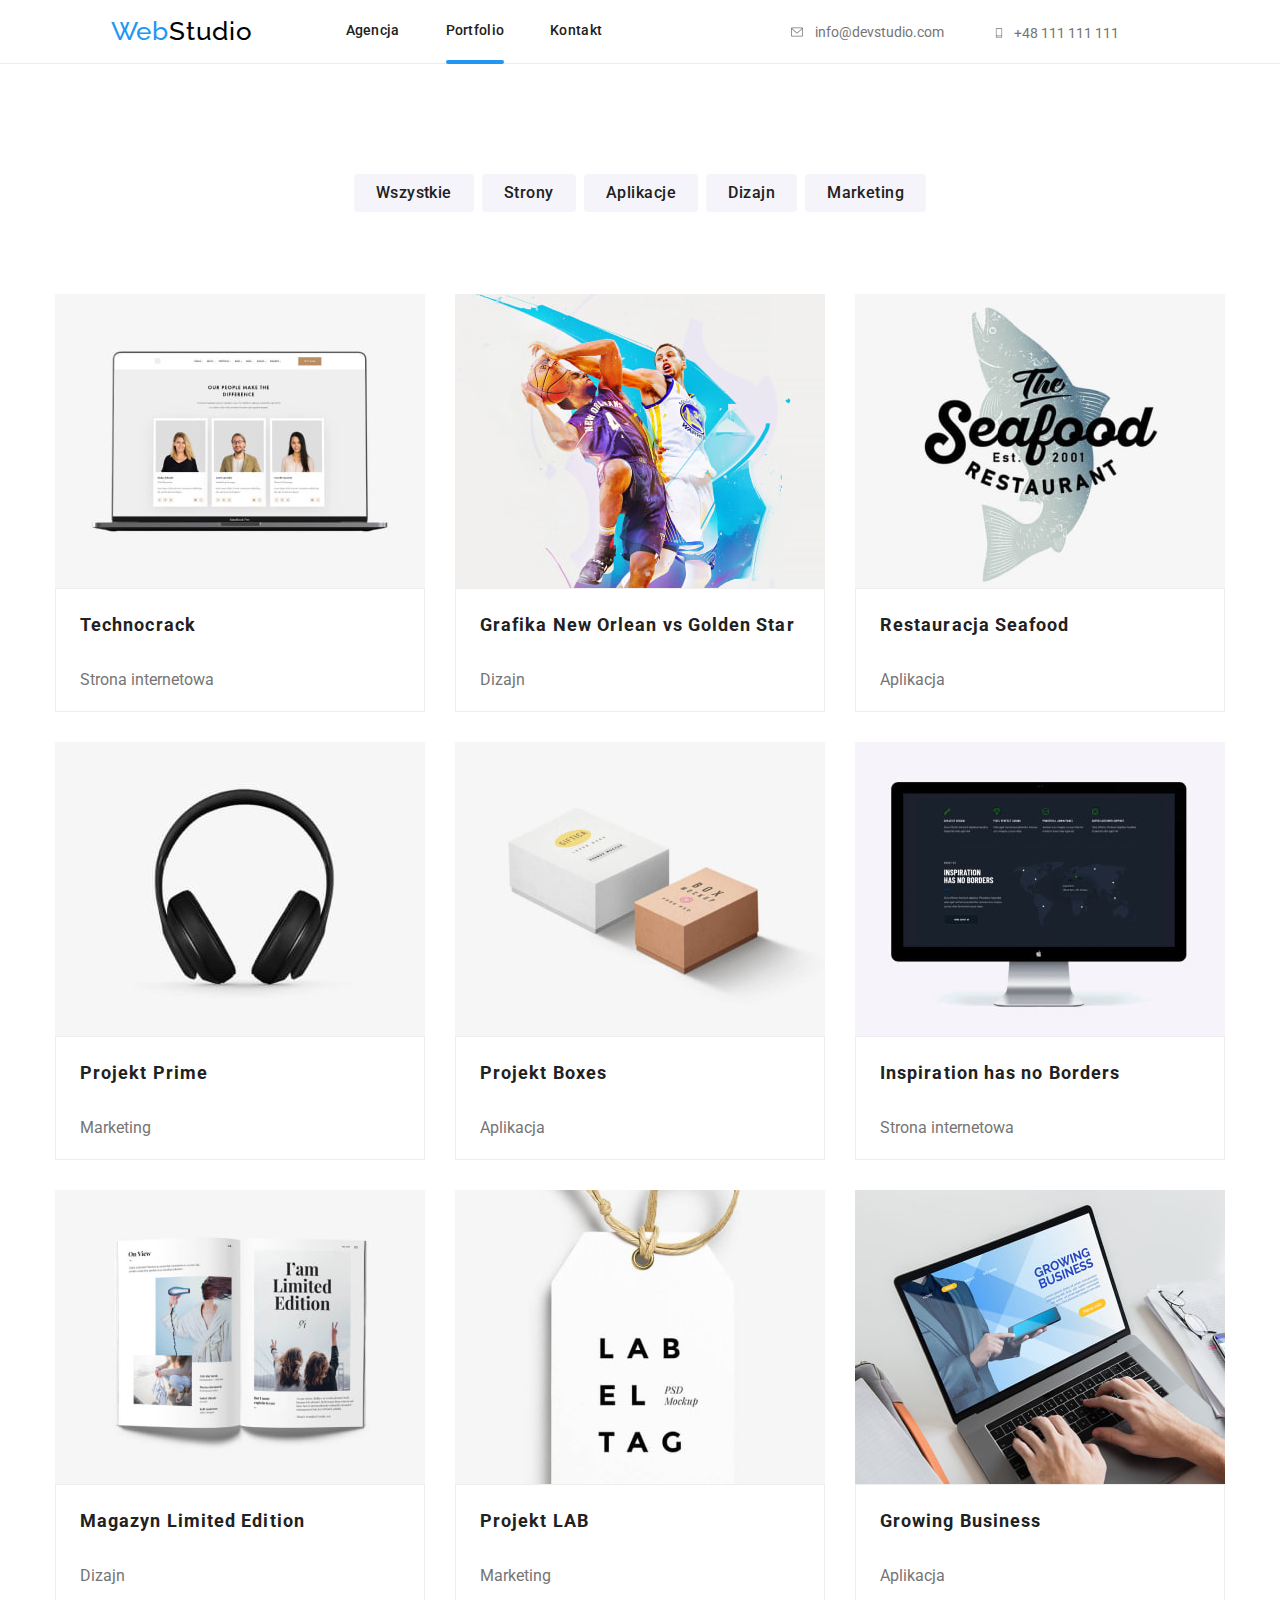
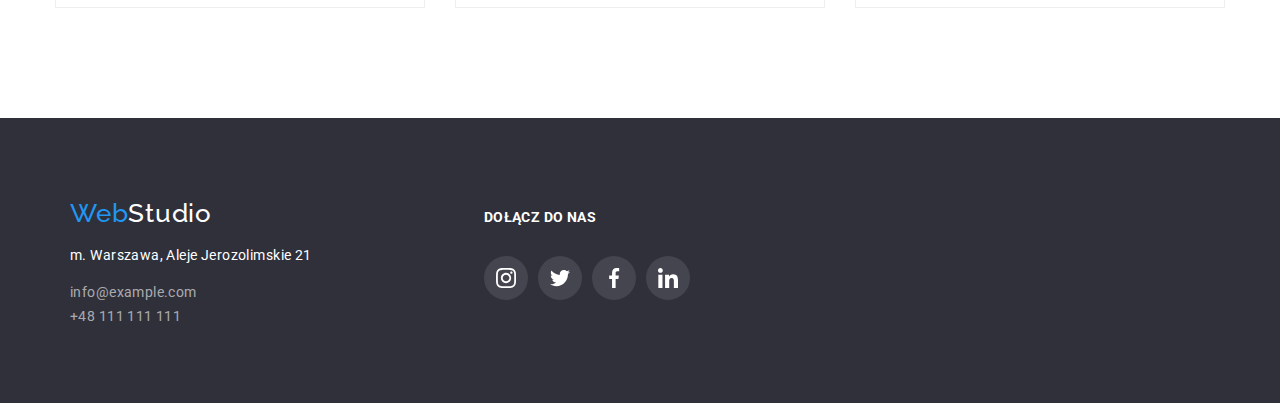
==== portfolio.html @ fd511396 "created project" ====
<!DOCTYPE html>
<html lang="en">
    <head>
        <meta charset="UTF-8" />
        <meta http-equiv="X-UA-Compatible" content="IE=edge" />
        <meta name="viewport" content="width=device-width, initial-scale=1.0" />
        <title>Portfolio</title>
        <link
            rel="stylesheet"
            href="https://cdnjs.cloudflare.com/ajax/libs/modern-normalize/1.0.0/modern-normalize.min.css"
        />
        <link rel="stylesheet" href="./css/styles.css" />
        <link rel="preconnect" href="https://fonts.googleapis.com" />
        <link rel="preconnect" href="https://fonts.gstatic.com" crossorigin />
        <link
            href="https://fonts.googleapis.com/css2?family=Raleway:wght@700&family=Roboto:wght@400;500;700;900&display=swap"
            rel="stylesheet"
        />
    </head>
    <body>
        <header class="headline-st-background">
            <div class="headline-st container">
                <nav class="headline">
                    <ul class="list headline-list">
                        <li>
                            <a class="link" href="./index.html">
                                <span class="logo-first">Web</span
                                ><span class="logo-second">Studio</span>
                            </a>
                        </li>
                        <li>
                            <a class="link headline-link" href="#">Agencja</a>
                        </li>
                        <li>
                            <a
                                class="link headline-link active"
                                href="./portfolio.html"
                                >Portfolio</a
                            >
                        </li>
                        <li>
                            <a class="link headline-link" href="#">Kontakt</a>
                        </li>
                    </ul>
                </nav>
                <ul class="list contact-list">
                    <li>
                        <a
                            class="link-contact headline-contact"
                            href="mailto:info@devstudio.com"
                            ><svg class="contact-icon" width="26" height="16">
                                <use
                                    width="16"
                                    height="12"
                                    y="5"
                                    href="./images/icons.svg#icon-envelope"
                                ></use></svg
                            >info@devstudio.com</a
                        >
                    </li>
                    <li>
                        <a
                            class="link-contact headline-contact"
                            href="tel:+48111111111"
                            ><svg class="contact-icon" width="20" height="17">
                                <use
                                    width="10"
                                    height="16"
                                    y="4"
                                    href="./images/icons.svg#icon-smartphone"
                                ></use></svg
                            >+48 111 111 111</a
                        >
                    </li>
                </ul>
            </div>
        </header>
        <main class="container">
            <section class="btn-st section">
                <ul class="list btn-list">
                    <li>
                        <button type="button" class="portfolio-btn">
                            Wszystkie
                        </button>
                    </li>
                    <li>
                        <button type="button" class="portfolio-btn">
                            Strony
                        </button>
                    </li>
                    <li>
                        <button type="button" class="portfolio-btn">
                            Aplikacje
                        </button>
                    </li>
                    <li>
                        <button type="button" class="portfolio-btn">
                            Dizajn
                        </button>
                    </li>
                    <li>
                        <button type="button" class="portfolio-btn">
                            Marketing
                        </button>
                    </li>
                </ul>
            </section>
            <section class="projects-st section">
                <ul class="list card-set">
                    <li class="project-card">
                        <div class="project-box">
                            <img
                                src="./images/portfolio-photos/technocrack.jpg"
                                alt="Strona internetowa Technorack"
                                class="photo"
                                width="370"
                                height="294"
                            />
                            <div class="project-overlay">
                                <p>
                                    Technocrack jest popularną platformą
                                    wykorzystywaną do rozpowszechniania
                                    koronawirusa. Firmy wykorzystują tę
                                    platformę do celów szpiegowskich i ataków na
                                    niezabezpieczone serwery konkurencji
                                </p>
                            </div>
                        </div>
                        <div class="project-border">
                            <p class="project-name">Technocrack</p>
                            <p class="project-type">Strona internetowa</p>
                        </div>
                    </li>
                    <li class="project-card">
                        <div class="project-box">
                            <img
                                src="./images/portfolio-photos/neworleanvsgoldenstar.jpg"
                                alt="Projekt graficzny New Orlean vs Golden Star"
                                class="photo"
                                width="370"
                                height="294"
                            />
                            <div class="project-overlay">
                                <p>
                                    Technocrack jest popularną platformą
                                    wykorzystywaną do rozpowszechniania
                                    koronawirusa. Firmy wykorzystują tę
                                    platformę do celów szpiegowskich i ataków na
                                    niezabezpieczone serwery konkurencji
                                </p>
                            </div>
                        </div>
                        <div class="project-border">
                            <p class="project-name">
                                Grafika New Orlean vs Golden Star
                            </p>
                            <p class="project-type">Dizajn</p>
                        </div>
                    </li>
                    <li class="project-card">
                        <div class="project-box">
                            <img
                                src="./images/portfolio-photos/seafood.jpg"
                                alt="Logo restauracji Seafood"
                                class="photo"
                                width="370"
                                height="294"
                            />
                            <div class="project-overlay">
                                <p>
                                    Technocrack jest popularną platformą
                                    wykorzystywaną do rozpowszechniania
                                    koronawirusa. Firmy wykorzystują tę
                                    platformę do celów szpiegowskich i ataków na
                                    niezabezpieczone serwery konkurencji
                                </p>
                            </div>
                        </div>
                        <div class="project-border">
                            <p class="project-name">Restauracja Seafood</p>
                            <p class="project-type">Aplikacja</p>
                        </div>
                    </li>
                    <li class="project-card">
                        <div class="project-box">
                            <img
                                src="./images/portfolio-photos/projektprime.jpg"
                                alt="Czarne słuchawki"
                                class="photo"
                                width="370"
                                height="294"
                            />
                            <div class="project-overlay">
                                <p>
                                    Technocrack jest popularną platformą
                                    wykorzystywaną do rozpowszechniania
                                    koronawirusa. Firmy wykorzystują tę
                                    platformę do celów szpiegowskich i ataków na
                                    niezabezpieczone serwery konkurencji
                                </p>
                            </div>
                        </div>
                        <div class="project-border">
                            <p class="project-name">Projekt Prime</p>
                            <p class="project-type">Marketing</p>
                        </div>
                    </li>
                    <li class="project-card">
                        <div class="project-box">
                            <img
                                src="./images/portfolio-photos/projektboxes.jpg"
                                alt="Dwa pudełka"
                                class="photo"
                                width="370"
                                height="294"
                            />
                            <div class="project-overlay">
                                <p>
                                    Technocrack jest popularną platformą
                                    wykorzystywaną do rozpowszechniania
                                    koronawirusa. Firmy wykorzystują tę
                                    platformę do celów szpiegowskich i ataków na
                                    niezabezpieczone serwery konkurencji
                                </p>
                            </div>
                        </div>
                        <div class="project-border">
                            <p class="project-name">Projekt Boxes</p>
                            <p class="project-type">Aplikacja</p>
                        </div>
                    </li>
                    <li class="project-card">
                        <div class="project-box">
                            <img
                                src="./images/portfolio-photos/noborders.jpg"
                                alt="Strona internetowa Inspiration has no Borders"
                                class="photo"
                                width="370"
                                height="294"
                            />
                            <div class="project-overlay">
                                <p>
                                    Technocrack jest popularną platformą
                                    wykorzystywaną do rozpowszechniania
                                    koronawirusa. Firmy wykorzystują tę
                                    platformę do celów szpiegowskich i ataków na
                                    niezabezpieczone serwery konkurencji
                                </p>
                            </div>
                        </div>
                        <div class="project-border">
                            <p class="project-name">
                                Inspiration has no Borders
                            </p>
                            <p class="project-type">Strona internetowa</p>
                        </div>
                    </li>
                    <li class="project-card">
                        <div class="project-box">
                            <img
                                src="./images/portfolio-photos/limitededition.jpg"
                                alt="Magazyn Limited Edition"
                                class="photo"
                                width="370"
                                height="294"
                            />
                            <div class="project-overlay">
                                <p>
                                    Technocrack jest popularną platformą
                                    wykorzystywaną do rozpowszechniania
                                    koronawirusa. Firmy wykorzystują tę
                                    platformę do celów szpiegowskich i ataków na
                                    niezabezpieczone serwery konkurencji
                                </p>
                            </div>
                        </div>
                        <div class="project-border">
                            <p class="project-name">Magazyn Limited Edition</p>
                            <p class="project-type">Dizajn</p>
                        </div>
                    </li>
                    <li class="project-card">
                        <div class="project-box">
                            <img
                                src="./images/portfolio-photos/projektlab.jpg"
                                alt="Zawieszka LAB"
                                class="photo"
                                width="370"
                                height="294"
                            />
                            <div class="project-overlay">
                                <p>
                                    Technocrack jest popularną platformą
                                    wykorzystywaną do rozpowszechniania
                                    koronawirusa. Firmy wykorzystują tę
                                    platformę do celów szpiegowskich i ataków na
                                    niezabezpieczone serwery konkurencji
                                </p>
                            </div>
                        </div>
                        <div class="project-border">
                            <p class="project-name">Projekt LAB</p>
                            <p class="project-type">Marketing</p>
                        </div>
                    </li>
                    <li class="project-card">
                        <div class="project-box">
                            <img
                                src="./images/portfolio-photos/projektbusiness.jpg"
                                alt="Strona internetowa Growing Business"
                                class="photo"
                                width="370"
                                height="294"
                            />
                            <div class="project-overlay">
                                <p>
                                    Technocrack jest popularną platformą
                                    wykorzystywaną do rozpowszechniania
                                    koronawirusa. Firmy wykorzystują tę
                                    platformę do celów szpiegowskich i ataków na
                                    niezabezpieczone serwery konkurencji
                                </p>
                            </div>
                        </div>
                        <div class="project-border">
                            <p class="project-name">Growing Business</p>
                            <p class="project-type">Aplikacja</p>
                        </div>
                    </li>
                </ul>
            </section>
        </main>
        <footer class="end-bar-background">
            <div class="end-bar container">
                <address class="end-bar-ad">
                    <a class="link" href="./index.html">
                        <span class="logo-first">Web</span
                        ><span class="logo-second-bar">Studio</span>
                    </a>
                    <p>m. Warszawa, Aleje Jerozolimskie 21</p>
                    <ul class="list">
                        <li>
                            <a href="#" class="link-contact ad-contact"
                                >info@example.com</a
                            >
                        </li>
                        <li>
                            <a href="#" class="link-contact ad-contact"
                                >+48 111 111 111</a
                            >
                        </li>
                    </ul>
                </address>
                <div class="column">
                    <h3 class="social-headline">DOŁĄCZ DO NAS</h3>
                    <ul class="list social-list">
                        <li class="social-item">
                            <a class="link" href="#"
                                ><svg
                                    class="end-bar-icon"
                                    width="44px"
                                    height="44px"
                                >
                                    <use
                                        width="20px"
                                        height="20px"
                                        x="12"
                                        y="12"
                                        href="./images/icons.svg#icon-instagram-2"
                                    ></use></svg
                            ></a>
                        </li>
                        <li class="social-item">
                            <a class="link" href="#"
                                ><svg
                                    class="end-bar-icon"
                                    width="44px"
                                    height="44px"
                                >
                                    <use
                                        width="20px"
                                        height="20px"
                                        x="12"
                                        y="12"
                                        href="./images/icons.svg#icon-twitter-1"
                                    ></use></svg
                            ></a>
                        </li>
                        <li class="social-item">
                            <a class="link" href="#"
                                ><svg
                                    class="end-bar-icon"
                                    width="44px"
                                    height="44px"
                                >
                                    <use
                                        width="20px"
                                        height="20px"
                                        x="12"
                                        y="12"
                                        href="./images/icons.svg#icon-facebook-1"
                                    ></use></svg
                            ></a>
                        </li>
                        <li class="social-item">
                            <a class="link" href="#"
                                ><svg
                                    class="end-bar-icon"
                                    width="44px"
                                    height="44px"
                                >
                                    <use
                                        width="20px"
                                        height="20px"
                                        x="12"
                                        y="12"
                                        href="./images/icons.svg#icon-linkedin-1"
                                    ></use></svg
                            ></a>
                        </li>
                    </ul>
                </div>
            </div>
        </footer>
    </body>
</html>
---- css/styles.css ----
:root {
    --brand-color: #2196f3;
    --additional-color: #ffffff;
    --description-color: #757575;
    --minor-color: #2f303a;
    --logo-font-size: 26px;
    --important-font-size: 16px;
    --extra-font-size: 14px;
}
body {
    font-family: "Roboto", sans-serif;
    color: #212121;
}
.container {
    box-sizing: border-box;
    width: 100%;
    max-width: 1200px;
    margin: 0 auto;
}
.section {
    padding: 94px 0;
}
.active::after {
    display: block;
    content: "";
    position: absolute;
    width: 58px;
    height: 4px;
    background-color: var(--brand-color);
    border-radius: 2px;
    bottom: 0;
    text-align: center;
    top: 37px;
    color: var(--brand-color);
}
.headline-st-background {
    background-color: var(--additional-color);
    border-bottom: 1px solid #ececec;
}
.headline-st {
    display: flex;
    justify-content: space-around;
    align-items: center;
}
.headline-list {
    display: flex;
    flex-direction: row;
    align-items: center;
}
.link {
    font-weight: 500;
    font-size: var(--extra-font-size);
    letter-spacing: 0.02em;
    line-height: 1.14;
    text-decoration: none;
    color: inherit;
    transition: 250ms cubic-bezier(0.4, 0, 0.2, 1);
}
.link:hover,
.link:focus {
    color: var(--brand-color);
}
.headline-link {
    box-sizing: border-box;
    padding: 0;
    display: flex;
    justify-content: space-around;
    position: relative;
}
.headline-list li {
    position: relative;
    height: 100%;
    display: flex;
    align-items: center;
    justify-content: center;
}
.headline-link:hover::after {
    display: block;
    content: "";
    position: absolute;
    width: 58px;
    height: 4px;
    background-color: var(--brand-color);
    border-radius: 2px;
    bottom: 0;
    text-align: center;
    top: 37px;
}
.link-contact:hover svg,
.link-contact:focus svg {
    fill: var(--brand-color);
}
.headline-link {
    padding-right: 46px;
}
.contact-list {
    display: flex;
    flex-direction: row;
}
.contact-icon {
    fill: var(--description-color);
    padding-right: 10px;
}
.contact-icon:hover .contact-icon:hover {
    fill: var(--brand-color);
}
.headline-contact {
    padding-right: 50px;
}
.link-contact {
    font-family: inherit;
    font-size: var(--extra-font-size);
    text-decoration: none;
    color: var(--description-color);
}
.link-contact:hover .link-contact:focus {
    color: var(--brand-color);
}
.logo-first {
    font-family: "Raleway";
    font-size: var(--logo-font-size);
    letter-spacing: 0.03em;
    line-height: 1.19;
    color: var(--brand-color);
}
.logo-second {
    font-family: "Raleway";
    font-size: var(--logo-font-size);
    letter-spacing: 0.03em;
    line-height: 1.19;
    color: #000000;
    padding-right: 93px;
}
.logo-second-bar {
    font-family: "Raleway";
    font-size: var(--logo-font-size);
    letter-spacing: 0.03em;
    line-height: 1.19;
    color: var(--additional-color);
}
.list {
    list-style: none;
    padding-left: 0;
}
.prime-st-background {
    width: 1600px;
    background-color: var(--minor-color);
    background-image: linear-gradient(
            to bottom,
            rgba(47, 48, 58, 0.4),
            rgba(255, 255, 255, 0)
        ),
        url("../images/main-background.jpg");
    background-position: center;
    background-size: cover;
    background-repeat: no-repeat;
    margin: 0 auto;
}
.prime-st {
    width: 1200px;
    text-align: center;
}
.prime-title {
    width: 696px;
    font-family: inherit;
    font-weight: 900;
    font-size: 44px;
    letter-spacing: 0.06em;
    line-height: 1.5;
    text-transform: uppercase;
    color: var(--additional-color);
    padding-bottom: 40px;
    margin: 0 auto;
}
.prime-btn {
    cursor: pointer;
    border: 0;
    font-family: inherit;
    font-weight: 700;
    font-size: var(--important-font-size);
    letter-spacing: 0.06em;
    line-height: 1.87;
    text-align: center;
    box-shadow: 0px 4px 4px 0px #00000026;
    background-color: var(--brand-color);
    color: var(--additional-color);
    width: 200px;
    margin: 0 auto;
    padding: 10px 41px;
    border-radius: 4px;
}
.ipsum-st {
    display: flex;
    flex-direction: row;
    padding-bottom: 0;
}
.ipsum-list {
    margin-left: 15px;
    display: flex;
    flex-direction: row;
}
.ipsum-list-item {
    padding-right: 30px;
}
.ipsum-title {
    padding-top: 30px;
    font-family: inherit;
    font-weight: 700;
    font-size: var(--extra-font-size);
    letter-spacing: 0.03em;
    line-height: 1.14;
    text-transform: uppercase;
    color: inherit;
}
.ipsum-text {
    width: 270px;
    font-family: inherit;
    font-size: var(--extra-font-size);
    letter-spacing: 0.03em;
    line-height: 1.71;
    color: var(--description-color);
}
.ipsum-icon {
    background: #f5f4fa;
    border-radius: 4px;
}
.work-list {
    display: flex;
    justify-content: center;
    text-align: center;
    padding: 50px;
    gap: 30px;
}
.work-card {
    width: 370px;
}
.work-box {
    position: relative;
}
.work-overlay {
    display: flex;
    align-items: center;
    justify-content: center;
    position: absolute;
    height: 70px;
    width: 100%;
    background: rgba(47, 48, 58, 0.8);
    bottom: 0;
}
.work-overlay > p {
    font-family: inherit;
    line-height: 1.14;
    font-weight: 700;
    letter-spacing: 0.03em;
    color: var(--additional-color);
}
.title {
    text-align: center;
    font-family: inherit;
    font-weight: 700;
    font-size: 36px;
    letter-spacing: 0.03em;
    line-height: 1.16;
    color: inherit;
}
.team-st {
    text-align: center;
    background-color: #f5f4fa;
}
.team-list {
    display: flex;
    justify-content: center;
    text-align: center;
    padding-top: 50px;
    gap: 30px;
}
.team-card {
    width: 270px;
    box-shadow: 0px 1px 3px rgba(0, 0, 0, 0.12), 0px 1px 1px rgba(0, 0, 0, 0.14),
        0px 2px 1px rgba(0, 0, 0, 0.2);
    border-radius: 0px 0px 4px 4px;
    background-color: var(--additional-color);
}
.name {
    font-family: inherit;
    font-weight: 500;
    font-size: var(--important-font-size);
    letter-spacing: 0.03em;
    line-height: 1.18;
    color: inherit;
}
.position {
    font-family: inherit;
    font-size: var(--important-font-size);
    letter-spacing: 0.03em;
    line-height: 1.18;
    color: var(--description-color);
}
.team-social-list {
    display: flex;
    justify-content: space-evenly;
}
.team-social-item {
    gap: 10px;
    padding-bottom: 30px;
}
.team-icon {
    fill: #afb1b8;
    background: var(--additional-color);
    border-radius: 50px;
    transition: 250ms cubic-bezier(0.4, 0, 0.2, 1);
}
.team-icon:hover,
.team-icon:focus {
    fill: var(--additional-color);
    background: var(--brand-color);
}
.clients-st {
    text-align: center;
}
.client-list {
    display: flex;
    justify-content: space-evenly;
    text-align: center;
    padding-top: 50px;
    gap: 30px;
}
.clients-icon {
    width: 170px;
    height: 92px;
    fill: #afb1b8;
    border: 1px solid #afb1b8;
    border-radius: 4px;
    transition: 250ms cubic-bezier(0.4, 0, 0.2, 1);
}
.clients-icon:hover {
    cursor: pointer;
    fill: var(--brand-color);
    border: 1px solid var(--brand-color);
}

/*Portfolio styles*/

.btn-st {
    padding-bottom: 0;
}
.btn-list {
    display: flex;
    justify-content: center;
    gap: 8px;
}
.portfolio-btn {
    cursor: pointer;
    border: 0;
    font-family: inherit;
    font-weight: 500;
    font-size: var(--important-font-size);
    letter-spacing: 0.03em;
    line-height: 1.62;
    text-align: center;
    color: inherit;
    background-color: #f5f4fa;
    padding: 6px 22px;
    border-radius: 4px;
    transition: 250ms cubic-bezier(0.4, 0, 0.2, 1);
}
.portfolio-btn:hover {
    color: var(--additional-color);
    background-color: var(--brand-color);
    box-shadow: 0px 3px 1px rgba(0, 0, 0, 0.1), 0px 1px 2px rgba(0, 0, 0, 0.08),
        0px 2px 2px rgba(0, 0, 0, 0.12);
}
.projects-st {
    padding-top: 50px;
}
.card-set {
    display: flex;
    justify-content: center;
    flex-wrap: wrap;
    gap: 30px;
    flex-basis: calc -177px;
}
.project-card {
    width: 370px;
}
.project-card:hover,
.project-card:focus {
    cursor: pointer;
    box-shadow: 0px 1px 1px rgba(0, 0, 0, 0.12), 0px 4px 4px rgba(0, 0, 0, 0.06),
        1px 4px 6px rgba(0, 0, 0, 0.16);
}
.project-card:hover .project-overlay {
    transform: translatey(0);
}
.project-name {
    font-family: inherit;
    font-weight: 700;
    font-size: 18px;
    letter-spacing: 0.06em;
    line-height: 2;
    color: inherit;
    padding-left: 24px;
    padding-bottom: 4px;
}
.project-type {
    font-family: inherit;
    font-size: var(--important-font-size);
    line-height: 1.87;
    color: var(--description-color);
    padding-left: 24px;
}
.project-box {
    position: relative;
    overflow: hidden;
}
.project-overlay {
    position: absolute;
    bottom: 0;
    width: 100%;
    height: 100%;
    background-color: #2196f3e5;
    transform: translatey(100%);
    transition: transform 250ms cubic-bezier(0.4, 0, 0.2, 1);
}
.project-overlay > p {
    font-family: inherit;
    font-size: 18px;
    line-height: 1, 44;
    letter-spacing: 0.03em;
    padding: 49px 45px 49px 24px;
    color: var(--additional-color);
}
.photo {
    display: block;
}
.project-border {
    border: 1px solid #eeeeee;
}

/*Footer styles*/

.end-bar-background {
    background-color: var(--minor-color);
}
.end-bar {
    display: flex;
    justify-content: flex-start;
    align-items: baseline;
    padding-top: 60px;
    padding-bottom: 60px;
    padding-left: 30px;
}
.end-bar-ad {
    font-family: inherit;
    font-size: var(--extra-font-size);
    letter-spacing: 0.03em;
    line-height: 1.71;
    font-style: normal;
    color: var(--additional-color);
    padding-top: 20px;
}
.ad-contact {
    padding-top: 9px;
    color: #ffffff99;
    transition: 250ms cubic-bezier(0.4, 0, 0.2, 1);
}
.ad-contact:hover,
.ad-contact:focus {
    text-decoration: underline;
    color: #ffffff99;
}
.end-bar-socials {
    display: flex;
    padding-left: 172px;
}
.social-headline {
    font-family: inherit;
    font-size: var(--extra-font-size);
    letter-spacing: 0.03em;
    line-height: 1.14;
    color: var(--additional-color);
}
.social-list {
    display: flex;
}
.social-item {
    padding-right: 10px;
}
.column {
    display: flex;
    flex-direction: column;
    padding-left: 172px;
}
.end-bar-icon {
    fill: var(--additional-color);
    background: rgba(255, 255, 255, 0.1);
    border-radius: 50px;
    transition: 250ms cubic-bezier(0.4, 0, 0.2, 1);
}
.end-bar-icon:hover,
.end-bar-icon:focus {
    background: var(--brand-color);
}
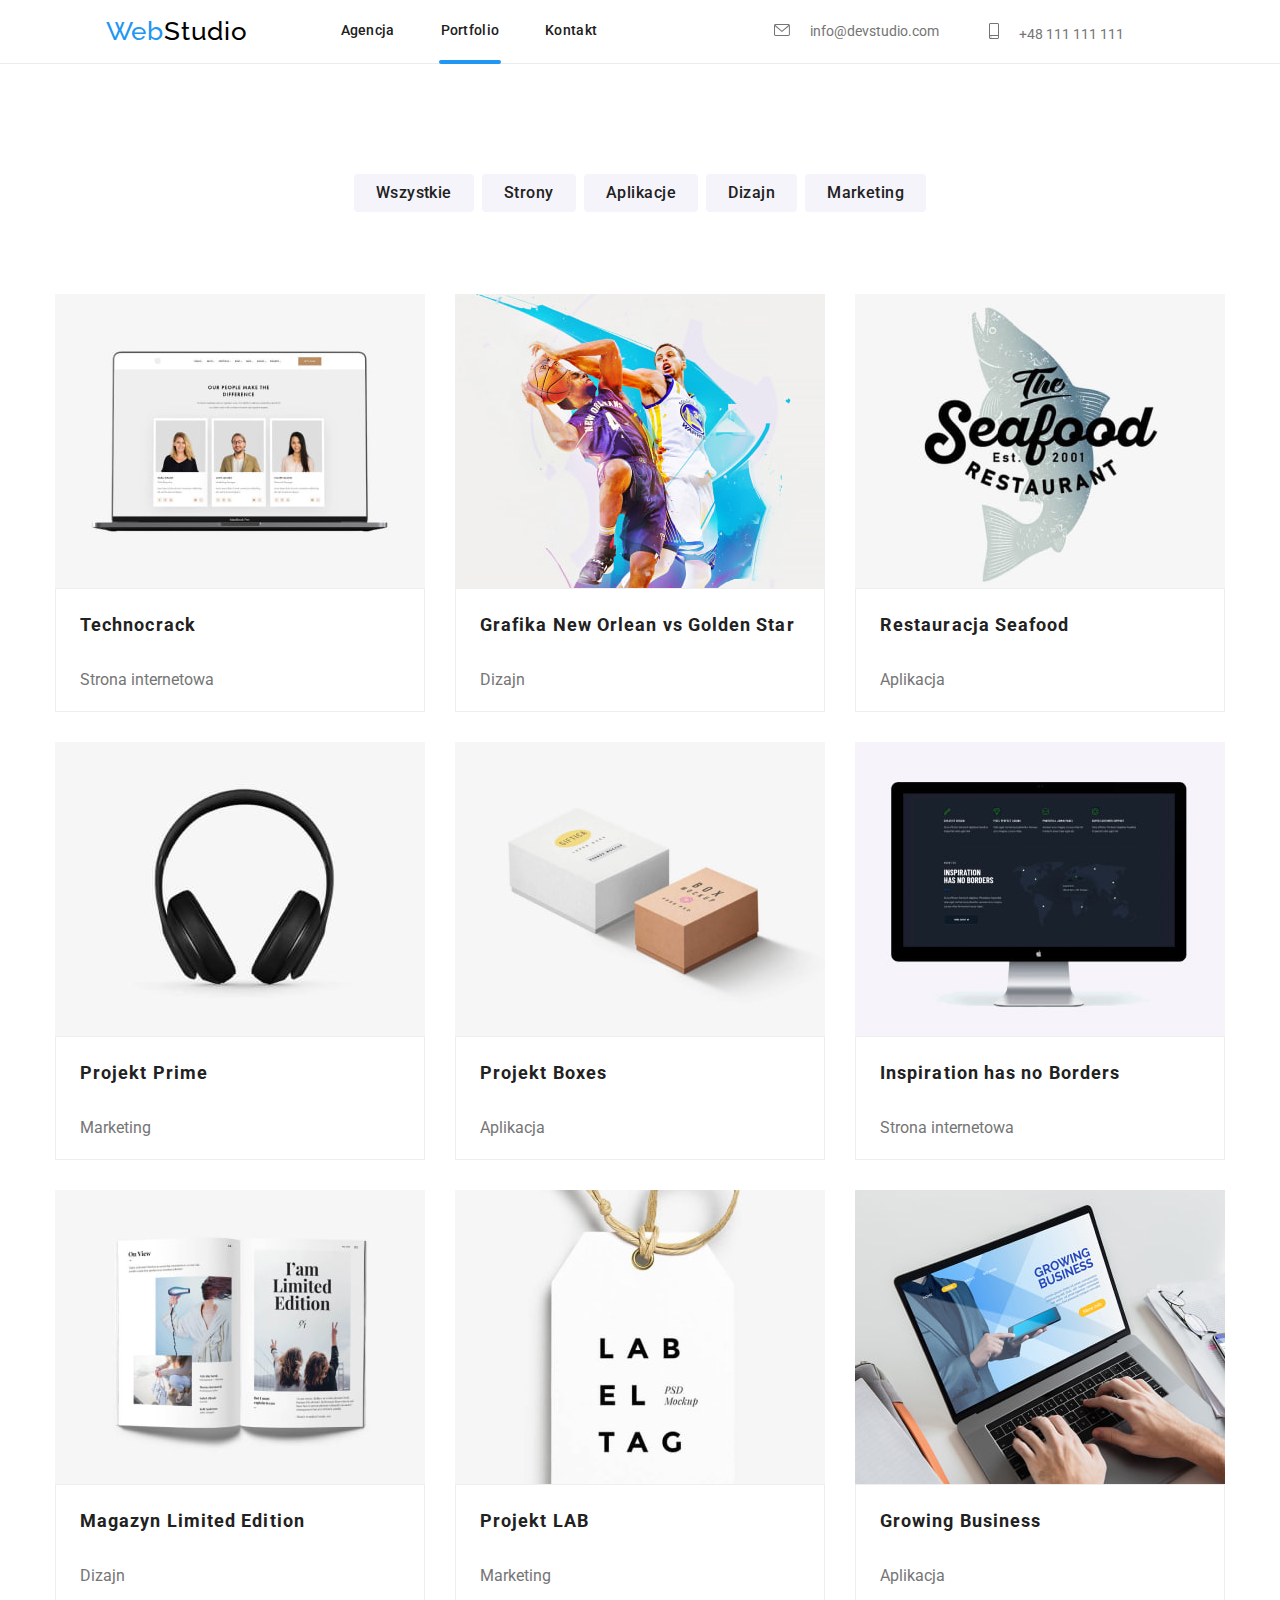
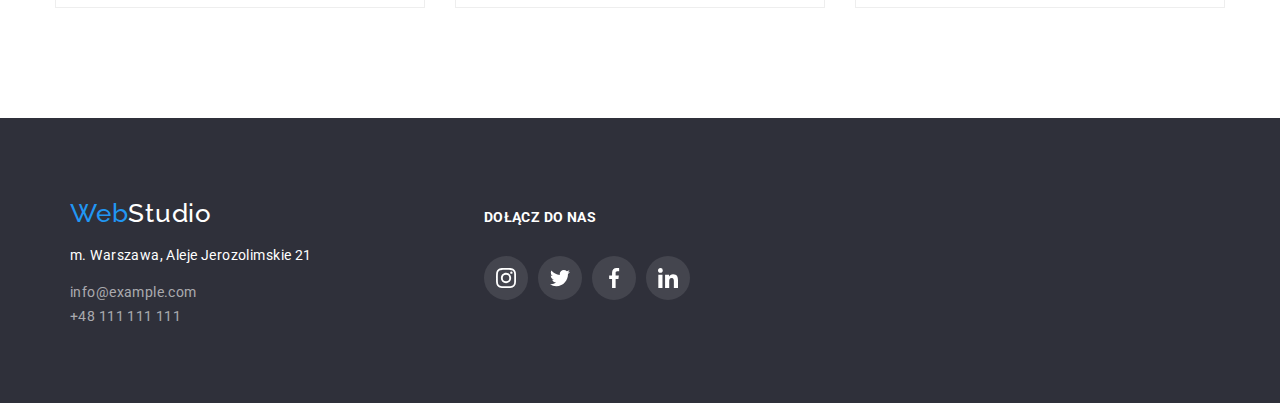
==== commit aa34822b: "added modal window, overlay and changed few icons" ====
--- a/portfolio.html
+++ b/portfolio.html
@@ -29,7 +29,9 @@
                             </a>
                         </li>
                         <li>
-                            <a class="link headline-link" href="#">Agencja</a>
+                            <a class="link headline-link" href="./index.html"
+                                >Agencja</a
+                            >
                         </li>
                         <li>
                             <a
@@ -48,7 +50,7 @@
                         <a
                             class="link-contact headline-contact"
                             href="mailto:info@devstudio.com"
-                            ><svg class="contact-icon" width="26" height="16">
+                            ><svg class="contact-icon" width="26" height="17">
                                 <use
                                     width="16"
                                     height="12"
@@ -62,7 +64,7 @@
                         <a
                             class="link-contact headline-contact"
                             href="tel:+48111111111"
-                            ><svg class="contact-icon" width="20" height="17">
+                            ><svg class="contact-icon" width="20" height="20">
                                 <use
                                     width="10"
                                     height="16"
--- a/css/styles.css
+++ b/css/styles.css
@@ -24,7 +24,7 @@
     display: block;
     content: "";
     position: absolute;
-    width: 58px;
+    width: 60%;
     height: 4px;
     background-color: var(--brand-color);
     border-radius: 2px;
@@ -78,7 +78,7 @@
     display: block;
     content: "";
     position: absolute;
-    width: 58px;
+    width: 60%;
     height: 4px;
     background-color: var(--brand-color);
     border-radius: 2px;
@@ -88,7 +88,8 @@
 }
 .link-contact:hover svg,
 .link-contact:focus svg {
-    fill: var(--brand-color);
+    --color1: var(--brand-color);
+    --color2: var(--brand-color);
 }
 .headline-link {
     padding-right: 46px;
@@ -98,11 +99,14 @@
     flex-direction: row;
 }
 .contact-icon {
-    fill: var(--description-color);
-    padding-right: 10px;
-}
-.contact-icon:hover .contact-icon:hover {
-    fill: var(--brand-color);
+    display: inline;
+    margin-right: 10px;
+    --color1: var(--description-color);
+    --color2: var(--description-color);
+}
+.contact-icon:hover {
+    --color1: var(--brand-color);
+    --color2: var(--brand-color);
 }
 .headline-contact {
     padding-right: 50px;
@@ -113,7 +117,7 @@
     text-decoration: none;
     color: var(--description-color);
 }
-.link-contact:hover .link-contact:focus {
+.link-contact:hover {
     color: var(--brand-color);
 }
 .logo-first {
@@ -189,6 +193,46 @@
     padding: 10px 41px;
     border-radius: 4px;
 }
+.backdrop {
+    position: fixed;
+    left: 0;
+    top: 0;
+    width: 100%;
+    height: 100%;
+    z-index: 3;
+    background: rgba(0, 0, 0, 0.2);
+    transition: visibility, opacity;
+    transition-duration: 250ms;
+    transition-timing-function: linear;
+}
+.modal {
+    display: flex;
+    position: absolute;
+    transform: translate(-50%, -50%);
+    top: 50%;
+    left: 50%;
+    width: 528px;
+    min-height: 581px;
+    background-color: #ffffff;
+    box-shadow: 0px 1px 3px rgba(0, 0, 0, 0.12), 0px 1px 1px rgba(0, 0, 0, 0.14),
+        0px 2px 1px rgba(0, 0, 0, 0.2);
+    border-radius: 4px;
+}
+.close-btn {
+    cursor: pointer;
+    position: absolute;
+    top: 8px;
+    right: 8px;
+    width: 30px;
+    height: 30px;
+    border: 1px solid rgba(0, 0, 0, 0.1);
+    border-radius: 50%;
+}
+.is-hidden {
+    opacity: 0;
+    visability: hidden;
+    pointer-events: none;
+}
 .ipsum-st {
     display: flex;
     flex-direction: row;
@@ -242,7 +286,7 @@
     align-items: center;
     justify-content: center;
     position: absolute;
-    height: 70px;
+    height: 24%;
     width: 100%;
     background: rgba(47, 48, 58, 0.8);
     bottom: 0;
@@ -305,14 +349,14 @@
     padding-bottom: 30px;
 }
 .team-icon {
-    fill: #afb1b8;
+    --color3: #afb1b8;
     background: var(--additional-color);
     border-radius: 50px;
     transition: 250ms cubic-bezier(0.4, 0, 0.2, 1);
 }
 .team-icon:hover,
 .team-icon:focus {
-    fill: var(--additional-color);
+    --color3: var(--additional-color);
     background: var(--brand-color);
 }
 .clients-st {
@@ -328,14 +372,16 @@
 .clients-icon {
     width: 170px;
     height: 92px;
-    fill: #afb1b8;
+    --color2: #afb1b8;
+    --color5: #afb1b8;
     border: 1px solid #afb1b8;
     border-radius: 4px;
     transition: 250ms cubic-bezier(0.4, 0, 0.2, 1);
 }
 .clients-icon:hover {
     cursor: pointer;
-    fill: var(--brand-color);
+    --color2: var(--brand-color);
+    --color5: var(--brand-color);
     border: 1px solid var(--brand-color);
 }
 
@@ -492,7 +538,7 @@
     padding-left: 172px;
 }
 .end-bar-icon {
-    fill: var(--additional-color);
+    --color3: var(--additional-color);
     background: rgba(255, 255, 255, 0.1);
     border-radius: 50px;
     transition: 250ms cubic-bezier(0.4, 0, 0.2, 1);
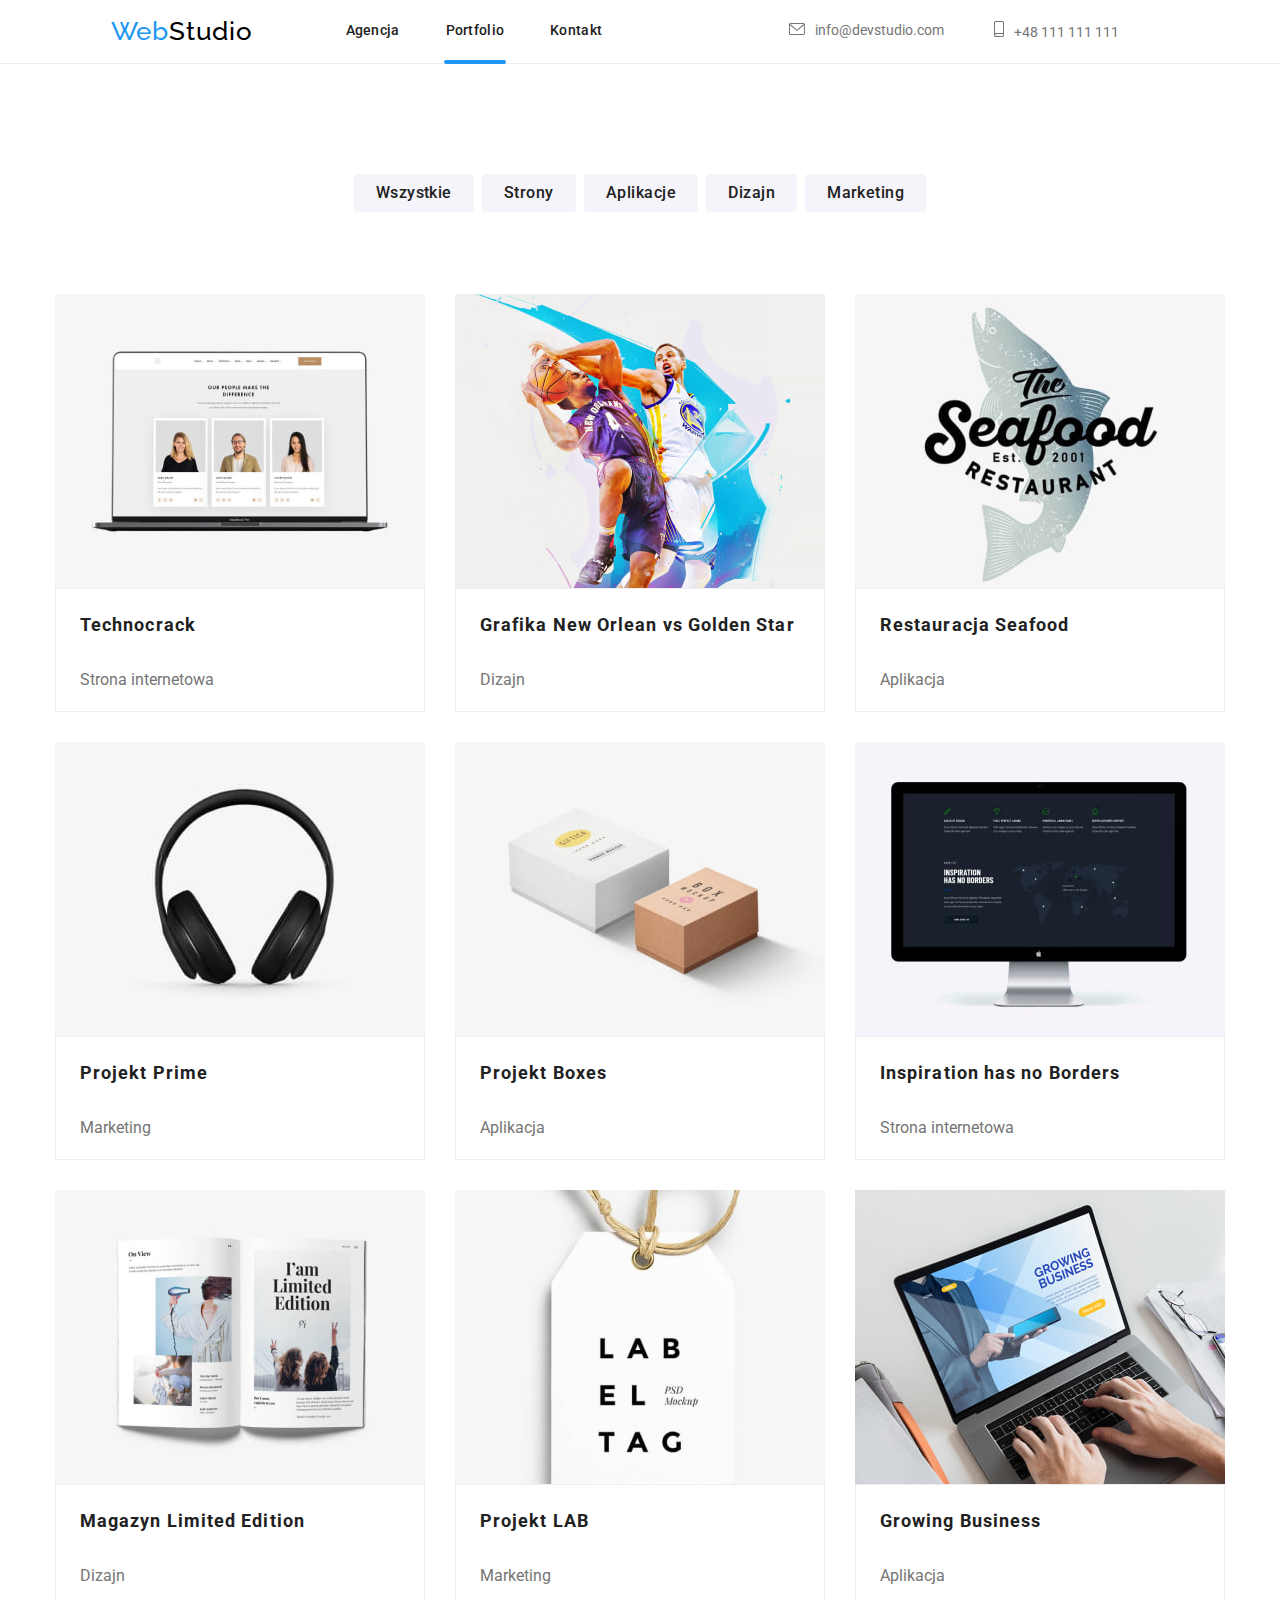
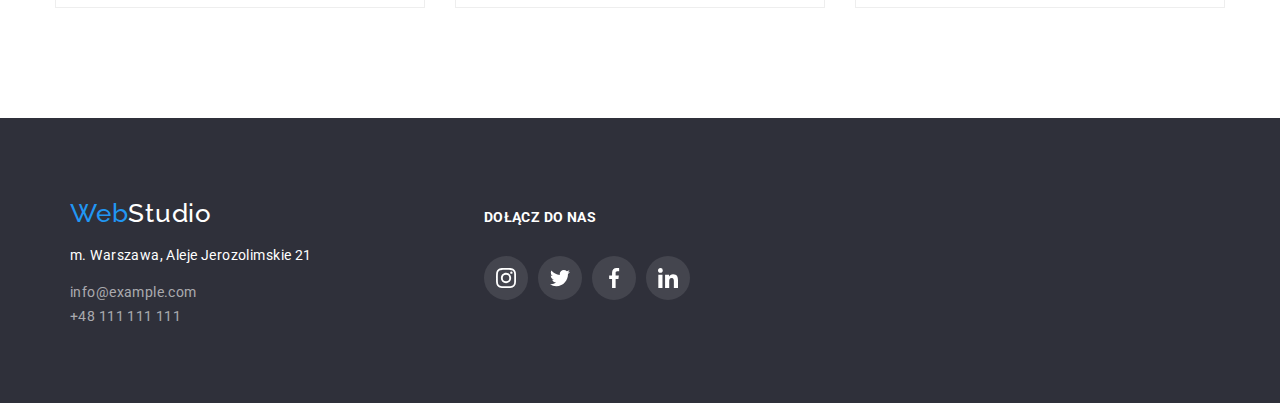
==== commit 2f799fa2: "changed icons in portfolio contacts" ====
--- a/portfolio.html
+++ b/portfolio.html
@@ -50,11 +50,8 @@
                         <a
                             class="link-contact headline-contact"
                             href="mailto:info@devstudio.com"
-                            ><svg class="contact-icon" width="26" height="17">
+                            ><svg class="contact-icon" width="16" height="12">
                                 <use
-                                    width="16"
-                                    height="12"
-                                    y="5"
                                     href="./images/icons.svg#icon-envelope"
                                 ></use></svg
                             >info@devstudio.com</a
@@ -64,11 +61,8 @@
                         <a
                             class="link-contact headline-contact"
                             href="tel:+48111111111"
-                            ><svg class="contact-icon" width="20" height="20">
+                            ><svg class="contact-icon" width="10" height="16">
                                 <use
-                                    width="10"
-                                    height="16"
-                                    y="4"
                                     href="./images/icons.svg#icon-smartphone"
                                 ></use></svg
                             >+48 111 111 111</a
